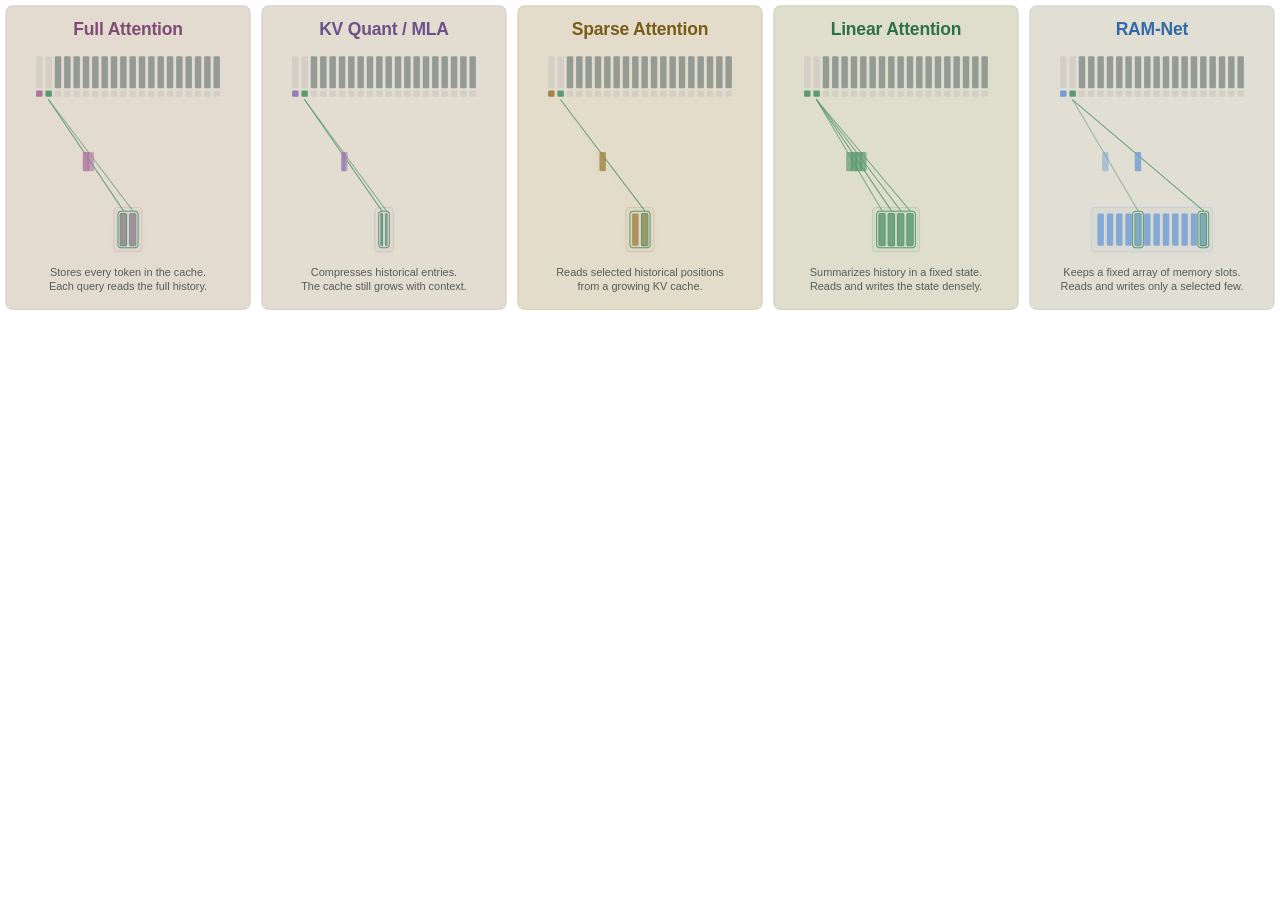
==== animations/attn_cmp.html @ 8c8923f0 "web web" ====
<!doctype html>
<html lang="en"><head><meta charset="utf-8"><meta name="viewport" content="width=device-width, initial-scale=1">
<title>attn cmp · RAM-Net</title>
<link rel="stylesheet" href="attn_cmp.css"><link rel="stylesheet" href="../assets/embed.css">
<script src="../assets/embed.js"></script></head>
<body class="exhibit exhibit-attn_cmp"><main class="exhibit-root"><div class="stage">
          <svg id="scene" viewBox="0 0 2347 808" preserveAspectRatio="xMidYMid meet" role="img" aria-label="Synchronized comparison of full, compressed, sparse, linear and RAM-Net memory access.">
            <defs><filter id="shadow" x="-50%" y="-50%" width="200%" height="210%"><feDropShadow dx="0" dy="8" stdDeviation="13" flood-color="#36482e" flood-opacity=".08"/></filter></defs>
            <g id="drawing"></g>
          </svg>
        </div></main>
<script src="attn_cmp.js"></script></body></html>
---- animations/attn_cmp.css ----
:root{--bg:#f5f5f1;--paper:#fff;--ink:#252b2b;--muted:#89908e;--border:#e7e9e4;--red:#e36a64;--green:#52a98b;--accent:#374e47;--ui-radius:20px}
    *{box-sizing:border-box}body{margin:0;background:var(--bg);color:var(--ink);font-family:Inter,"Segoe UI","Microsoft YaHei",sans-serif;font-size:13px}button,input,summary{font:inherit}button{cursor:pointer}button:focus-visible,input:focus-visible,summary:focus-visible{outline:3px solid #91b5a6;outline-offset:4px}button{color:inherit}button:disabled{opacity:.4;cursor:default}
    .shell{max-width:1550px;margin:auto;padding:34px 42px 30px}.brand-mark{width:38px;height:38px;border:1px solid #dce2db;border-radius:12px;display:grid;place-items:center;background:#edf1e9}.brand-mark svg{width:23px;height:23px}h1{font-size:23px;letter-spacing:-1px;font-weight:600;margin:0}.header-actions{display:flex;gap:8px}.button{border:1px solid #dfe3dc;border-radius:9px;background:transparent;padding:9px 13px;display:inline-flex;align-items:center;justify-content:center;gap:7px;font-size:12px;transition:background .15s}.button:hover{background:#e9ede6}.button svg{width:14px;height:14px}.button.primary{background:var(--accent);border-color:var(--accent);color:white}.button.primary:hover{background:#293e37}
    .layout{display:grid;grid-template-columns:minmax(0,1fr) 292px;gap:20px;align-items:start}.stage{overflow:hidden;position:relative}.stage svg#scene{display:block;width:100%;height:auto;aspect-ratio:var(--scene-aspect-ratio)}
    .transport{margin-top:18px;padding:23px 25px}.transport-top{display:flex;justify-content:space-between;align-items:center;gap:16px;margin-bottom:23px}.play-controls{display:flex;align-items:center;gap:8px}.icon-button{display:grid;place-items:center;width:34px;height:34px;padding:0;border:1px solid var(--border);border-radius:10px;background:#fff}.icon-button:hover{background:#f1f3ee}.icon-button svg{width:15px;height:15px}.play{width:39px;height:39px;background:var(--accent);color:#fff;border:0;border-radius:12px}.play:hover{background:#293e37}.time{font-family:Consolas,monospace;color:#9ba29c;font-size:11px;margin-left:9px}.time strong{font-weight:400;color:#4b5750}.loop{display:flex;align-items:center;gap:7px;font-size:11px;color:#68766d;cursor:pointer}.loop input{accent-color:var(--accent);margin:0}.timeline-wrap{position:relative}.segments{height:7px;display:flex;gap:3px;overflow:hidden;border-radius:4px}.segment{height:7px;opacity:.28;transition:opacity .12s}.segment.active{opacity:1}.timeline{width:100%;display:block;height:20px;margin:1px 0 0;accent-color:var(--accent);cursor:ew-resize}.ticks{display:flex;justify-content:space-between;color:#a3aaa4;font:10px Consolas,monospace;margin-top:2px}.actions-header{display:flex;align-items:center;justify-content:space-between;margin-top:24px;margin-bottom:12px}.actions-header span:first-child{font-size:11px;font-weight:600}.actions-hint{font-size:10px;color:#a0a69f}.actions{display:flex;gap:6px;overflow:auto;padding:3px 2px 10px;scrollbar-width:thin;scrollbar-color:#d7ded4 transparent}.action{white-space:nowrap;border:1px solid #e8ebe5;background:#fbfcfa;border-radius:8px;padding:8px 11px;font-size:10px;color:#8d968d;display:flex;align-items:center;gap:6px}.action.active{border-color:#b8c6b8;color:#334b3b;background:#f0f4ed}.action .dot{width:5px;height:5px;border-radius:50%;flex-shrink:0}.action-number{font-family:Consolas,monospace;opacity:.55;margin-right:3px}.settings-title{display:flex;align-items:center;justify-content:space-between;margin-bottom:18px}.settings-title h2{font-size:13px;font-weight:600;margin:0}details{border-top:1px solid var(--border);padding:17px 0 4px}summary{list-style:none;cursor:pointer;display:flex;align-items:center;justify-content:space-between;font-size:11px;font-weight:600;padding-bottom:14px}summary::-webkit-details-marker{display:none}summary:after{content:'+';font-size:14px;font-weight:400;color:#9aa294}details[open]>summary:after{content:'−'}.control-top{display:flex;justify-content:space-between;align-items:center;margin-bottom:7px;gap:6px}.value-wrap{display:flex;align-items:center;gap:3px;color:#a0a69c;font:10px Consolas,monospace}.number{width:47px;padding:3px 4px;border:1px solid #e9ece6;border-radius:5px;text-align:right;font:11px Consolas,monospace;color:#4b594a;background:#fafbf8;appearance:textfield}.number::-webkit-inner-spin-button{appearance:none}.range{appearance:none;display:block;width:100%;height:3px;border-radius:3px;background:#e8ede4;cursor:pointer;margin:9px 0 2px}.range::-webkit-slider-thumb{appearance:none;width:10px;height:10px;border-radius:50%;background:#6e8567;border:2px solid white;box-shadow:0 0 0 1px #b4c1ad}.range::-moz-range-thumb{width:7px;height:7px;border-radius:50%;background:#6e8567;border:2px solid white}.color-label{font-size:10px;color:#87907f;display:flex;align-items:center;gap:6px}.color-label input{width:22px;height:22px;padding:0;border:0;border-radius:6px;overflow:hidden;background:none;cursor:pointer}.color-label input::-webkit-color-swatch-wrapper{padding:0}.color-label input::-webkit-color-swatch{border:1px solid #0000000a;border-radius:6px}.settings-note{font-size:10px;color:#a0a799;line-height:1.8;padding-top:12px}
    .layout>div{min-width:0}
    .panel-title{font-size:48px;font-weight:600;letter-spacing:-.5px}
    .panel-description{font-size:30px;font-weight:400}
    @media(min-width:1400px){.shell{padding-top:45px}}
    @media(max-width:1000px){.shell{padding:24px}.layout{grid-template-columns:minmax(0,1fr) 256px;gap:15px}.transport{padding:20px 18px}}
    @media(max-width:760px){.shell{padding:20px 15px}.header-actions .button{padding:8px 10px}.brand-mark{width:32px;height:32px}h1{font-size:21px}.layout{grid-template-columns:1fr}.keyboard-hint{display:none}.actions-hint{font-size:9px}.transport-top{gap:8px}.time{margin-left:3px}.settings-note{display:none}}
    @media(prefers-reduced-motion:reduce){*{scroll-behavior:auto!important;transition:none!important}}
---- assets/embed.css ----
html, body { margin: 0; padding: 0; background: transparent; }
html.is-embedded { overflow-y: hidden; }
body { color: #30383f; font-family: "Segoe UI", Arial, sans-serif; }
.exhibit-root { width: 100%; padding: 0; display: flow-root; }
.exhibit .stage, .exhibit .panel { border: 0; border-radius: 0; box-shadow: none; background: transparent; }
.exhibit .scene-wrap { padding: 0; scrollbar-color: #b9bdc2 transparent; }
.exhibit .transport { display: grid; grid-template-columns: minmax(0, 1fr); align-items: center; gap: 12px; margin: 0; padding: 16px 0 12px; border: 0; background: transparent; }
.exhibit .transport-top { justify-content: flex-start; margin-bottom: 0; }
.exhibit .transport > .stage-timeline-scroll { min-width: 0; padding-bottom: 0; }
@media (min-width: 1000px) {
  .exhibit .transport { grid-template-columns: auto minmax(0, 1fr); gap: 16px; }
}
.exhibit .time, .exhibit .play-options { font-size: 11px; }
.exhibit .icon, .exhibit .icon-button { border-radius: 50%; color: #425d7e; border-color: #cec7b8; }
.exhibit .transport-top .icon { width: 32px; height: 32px; padding: 0; border: 1px solid #cec7b8; }
.exhibit .transport-top .play { width: 36px; height: 36px; border-color: #b6c1ca; }
.exhibit :is(.icon, .icon-button):hover { background: #d9e4f2; border-color: #91b9ec; }
.exhibit .play { background: #c4cfd8; color: #34434f; border-color: #b6c1ca; border-radius: 50%; }
.exhibit .play:hover { background: #b7c6d2; border-color: #a4b4c1; }
.exhibit :is(button, input, select):focus-visible { outline-color: #3269a8; }
.exhibit .play svg { width: 20px; height: 20px; fill: none; stroke: currentColor; stroke-width: 1.8; stroke-linecap: round; stroke-linejoin: round; }
.stage-timeline-scroll { overflow-x: auto; padding-bottom: 6px; scrollbar-width: thin; scrollbar-color: #b9bdc2 transparent; }
.stage-timeline { position: relative; border-radius: 5px; overflow: hidden; }
.stage-timeline-segments { display: flex; }
.stage-timeline-step { position: relative; display: flex; align-items: center; justify-content: center; min-width: 0; min-height: 34px; padding: 6px; border: 0; border-right: 2px solid #e8e2d3; border-radius: 0; background: #e0dbcf; text-align: center; color: #38434b; font: 600 11px/1.35 "Segoe UI", Arial, sans-serif; }
.stage-timeline-step:last-child { border-right: 0; }
.stage-timeline-step::before { content: ''; position: absolute; inset: 0; width: var(--stage-progress, 0%); background: #cbd1d4; pointer-events: none; }
.stage-timeline-step > span { position: relative; }
.stage-timeline-step[aria-current="step"] { color: #29353e; font-weight: 700; }
.stage-timeline-marker { position: absolute; inset-block: 0; width: 2px; transform: translateX(-50%); background: #7c8f9d; pointer-events: none; }
.stage-timeline .stage-timeline-seek { appearance: none; position: absolute; inset: 0; width: 100%; height: 100%; margin: 0; padding: 0; opacity: 0; cursor: ew-resize; z-index: 1; }
.stage-timeline-seek::-webkit-slider-thumb { appearance: none; width: 1px; height: 34px; border: 0; }
.stage-timeline-seek::-moz-range-thumb { width: 1px; height: 34px; border: 0; }
.stage-timeline-seek:disabled { display: none; }
.stage-timeline:has(.stage-timeline-seek:focus-visible) { box-shadow: inset 0 0 0 2px #82afe6; }
.stage-timeline-step:focus-visible { outline-offset: -3px; }
.exhibit-attn_cmp .stage { overflow-x: auto; }
.exhibit-attn_cmp #scene { min-width: 0; cursor: pointer; }
.exhibit-ramnet_arch canvas, .exhibit-cape #scene, .exhibit-gsu canvas { min-width: 0; }
.exhibit-cal_pipeline .stage { overflow-x: auto; }
.exhibit-cal_pipeline .viewport { min-width: 0; }
.exhibit-product_softmax .animation-shell { margin: 16px 20px 0; }
.exhibit-product_softmax .stage[aria-hidden="true"] { visibility: hidden; }
.exhibit-product_softmax .card-scroll { overflow-x: auto; overflow-y: hidden; scrollbar-width: thin; scrollbar-color: #b9bdc2 transparent; }
.exhibit-product_softmax .interaction-panel { margin: 0 0 0 var(--article-text-left, 0px); width: var(--article-text-width, auto); padding: 20px 28px 28px; background: transparent; border: 0; border-radius: 0; }
.exhibit-product_softmax .interaction-head { margin-bottom: 24px; }
.exhibit-product_softmax #factor-editors { grid-template-columns: repeat(4, minmax(0,1fr)); gap: 24px; }
.exhibit-product_softmax .factor-rail { background: #30383f0d; }
.exhibit-product_softmax .factor-divider::before { background: #e8e2d3; }
.exhibit-product_softmax .factor-segment { border-right-color: #e8e2d3b3; }
.exhibit-product_softmax .factor-value { background: transparent; border-color: #cec7b8; color: #717570; }
.exhibit-product_softmax :is(#scene, #tree-scene, #heatmap-scene, #waveform-scene) .quiet { fill: #7c8478; }
.exhibit-product_softmax .topk-control { max-width: 420px; }
.exhibit-product_softmax .factor-value output { font-weight: 600; color: var(--factor-ink); }
.exhibit-product_softmax .page-outline { filter: drop-shadow(1px 2px 2px #30383f1a); }
.exhibit-product_softmax .page-outline path { stroke: #c8c0af; }
.exhibit-product_softmax rect[data-fill-role="background"][data-stroke-role="frame"] { stroke-width: 1.2px; }
.exhibit-product_softmax path[data-stroke-role="arrow"] { stroke-linecap: round; stroke-linejoin: round; }
.exhibit-product_softmax .animation-shell .section-tab { color: #4a5f79; font-weight: 600; }
.exhibit-product_softmax .animation-shell .section-tab:is(:hover, [aria-selected="true"]) { color: #3269a8; }
.exhibit-product_softmax .topk-control { color: #717570; }
.exhibit-product_softmax .topk-label, .exhibit-product_softmax .topk-ticks span.active { color: #3269a8; font-weight: 600; }
.exhibit-product_softmax .topk-ticks span { color: #717570; }
.exhibit-product_softmax .topk-ticks span::before { background: #b3b5b7; }
.exhibit-product_softmax .topk-ticks span.active::before { background: #82afe6; }
.exhibit-product_softmax #topK::-webkit-slider-runnable-track { background: #d2d5d8; }
.exhibit-product_softmax #topK::-moz-range-track { background: #d2d5d8; }
.exhibit-product_softmax #topK::-webkit-slider-thumb { background: #82afe6; border-color: #e8e2d3; box-shadow: 0 0 0 1px #91b9ec; }
.exhibit-product_softmax #topK::-moz-range-thumb { background: #82afe6; border-color: #e8e2d3; box-shadow: 0 0 0 1px #91b9ec; }
.exhibit-cal_pipeline .tooltip { background: #eee8dbf5; border-color: #c8c0af; color: #30383f; box-shadow: 0 4px 20px #30383f12; }
.exhibit-cape #scene text { fill: #757c70; }
.exhibit-cape #scene .annotation { fill: #555e52; }
.exhibit-cape #scene .token-index { fill: #66735d; }
.exhibit-cape #scene .cape-label { fill: #3c5544; }
.exhibit-cape #scene :is(.annotation, .axis-label, .cape-label) { font-weight: 600; }
.compact-controls { display: none; }
.compact-interactions .compact-controls { display: grid; grid-template-columns: repeat(2, minmax(0, 1fr)); gap: 8px; padding: 16px 0; }
.compact-controls button { min-height: 44px; padding: 10px 12px; border: 1px solid #cec7b8; border-radius: 6px; background: #e1dccf; color: #425d7e; font: 13px "Segoe UI", Arial, sans-serif; }
.compact-controls button[aria-pressed="true"] { background: #cbdff9; border-color: #91b9ec; }
.exhibit-gsu .gamma-track::before { height: 5px; background: #b8aacb; }
.exhibit-gsu .gamma-fill { height: 5px; background: var(--gamma); }
.exhibit-gsu .gamma-zero { width: 2px; background: #8b739f; }
.exhibit-gsu .gamma-control input::-webkit-slider-thumb { width: 18px; height: 18px; border-color: #e8e2d3; box-shadow: 0 0 0 1px var(--gamma); }
.exhibit-gsu .gamma-control input::-moz-range-thumb { width: 18px; height: 18px; border-color: #e8e2d3; box-shadow: 0 0 0 1px var(--gamma); }
.exhibit-gsu .gamma-control output { font-size: 14px; font-weight: 600; color: var(--diagram-purple-ink); }
.exhibit-gsu .gamma-symbol { font-weight: 600; color: var(--diagram-purple-ink); }
.gsu-controls { display: flex; align-items: flex-start; gap: 12px; padding-top: 16px; }
.gsu-controls #gsu-play { flex: 0 0 44px; height: 56px; padding: 0; border: 1px solid #cec7b8; border-radius: 7px; background: transparent; color: #425d7e; font-size: 16px; }
.gsu-progress-scroll { flex: 1; min-width: 0; overflow-x: auto; padding-bottom: 6px; scrollbar-width: thin; scrollbar-color: #b9bdc2 transparent; }
#gsu-progress { display: grid; grid-template-columns: repeat(4, minmax(0, 1fr)); min-width: 432px; border: 1px solid #cec7b8; border-radius: 7px; overflow: hidden; }
.gsu-progress-step { position: relative; min-width: 0; min-height: 54px; padding: 10px 8px; border: 0; border-right: 1px solid #cec7b8; border-radius: 0; background: transparent; color: #38434b; font: 600 13px/1.4 "Segoe UI", Arial, sans-serif; }
.gsu-progress-step:last-child { border-right: 0; }
.gsu-progress-step::before { content: ''; position: absolute; inset: 0; width: var(--stage-progress, 0%); background: color-mix(in srgb, var(--stage-color) 20%, #cbd1d4); opacity: .65; pointer-events: none; }
.gsu-progress-step > span { position: relative; }
.gsu-progress-step[aria-current="step"] { color: #29353e; font-weight: 700; box-shadow: inset 0 -2px color-mix(in srgb, var(--stage-color) 35%, #85929b); }
.gsu-progress-step[aria-current="step"]::before { opacity: .85; }
.gsu-progress-step:focus-visible { outline-offset: -3px; }
.compact-interactions [data-fine-interaction], .compact-interactions [data-fine-interaction] * { touch-action: auto; }
.compact-interactions .exhibit-product_softmax #factor-editors { display: none; }
.compact-interactions .exhibit :is(canvas, #scene, .viewport) { min-width: 0; }
.compact-interactions .exhibit-product_softmax .animation-shell { min-width: 0; }
.compact-tabs { display: none; }
.compact-interactions .compact-tabs { display: grid; grid-template-columns: repeat(2, minmax(0, 1fr)); gap: 6px; margin: 12px 4px 0; }
.compact-interactions .compact-tabs .section-tab { min-width: 0; min-height: 44px; margin: 0; padding: 8px; border: 1px solid #cec7b8; border-radius: 6px; background: transparent; color: #4a5f79; font: 600 12px/1.4 "Segoe UI", Arial, sans-serif; white-space: normal; }
.compact-interactions .compact-tabs .section-tab[aria-selected="true"] { background: #cbdff9; border-color: #91b9ec; color: #3269a8; }
.compact-interactions .stage-timeline-segments { display: grid; grid-template-columns: repeat(3, minmax(0, 1fr)); gap: 2px; }
.compact-interactions .stage-timeline-step { border-right: 0; padding-inline: 3px; }
.compact-interactions .stage-timeline-marker { display: none; }
.compact-interactions #gsu-progress { min-width: 0; grid-template-columns: repeat(2, minmax(0, 1fr)); }
.compact-interactions .gsu-progress-step:nth-child(2) { border-right: 0; }
.compact-interactions .gsu-progress-step:nth-child(-n+2) { border-bottom: 1px solid #cec7b8; }
.compact-interactions .exhibit-product_softmax .interaction-head { margin-bottom: 0; }
.compact-interactions .exhibit-product_softmax #topK { height: 44px; }
.compact-interactions .exhibit-product_softmax .topk-label { line-height: 44px; }
.compact-interactions .exhibit-product_softmax #topK::-webkit-slider-thumb { width: 24px; height: 24px; margin-top: -8px; }
.compact-interactions .exhibit-product_softmax #topK::-moz-range-thumb { width: 20px; height: 20px; }
.compact-interactions .exhibit-product_softmax .topk-ticks { top: 8px; }
.compact-interactions .exhibit-product_softmax .topk-ticks span:not(:first-child):not(:last-child):not(:nth-child(4n)) { font-size: 0; }
.compact-interactions .exhibit :is(.icon, .icon-button, .play, select, .stage-timeline-step) { min-width: 44px; min-height: 44px; }
.compact-interactions .exhibit :is(.play-options label, .check) { min-height: 44px; }
.compact-interactions .exhibit input[type="checkbox"] { width: 20px; height: 20px; }
.compact-interactions .exhibit-cal_pipeline .tooltip { display: none; }
.compact-interactions .exhibit-cal_pipeline canvas { pointer-events: none; }
@media (max-width: 700px) {
  .exhibit .transport { padding: 12px 0; }
  .exhibit .transport-top { gap: 6px; flex-wrap: wrap; }
  .exhibit .player { gap: 4px; }
  .exhibit-product_softmax .animation-shell { margin: 10px 4px 0; }
  .exhibit-product_softmax .interaction-panel { padding: 16px; }
  .exhibit-product_softmax #factor-editors { grid-template-columns: repeat(2,minmax(0,1fr)); gap: 22px 16px; }
  .exhibit-product_softmax .section-tab { white-space: normal; font-size: 10px; }
  .exhibit-product_softmax .factor-value { font-size: 10px; }
  .exhibit-product_softmax .factor-value output { font-size: 11px; }
  .exhibit-product_softmax .factor-values { gap: 3px; }
}
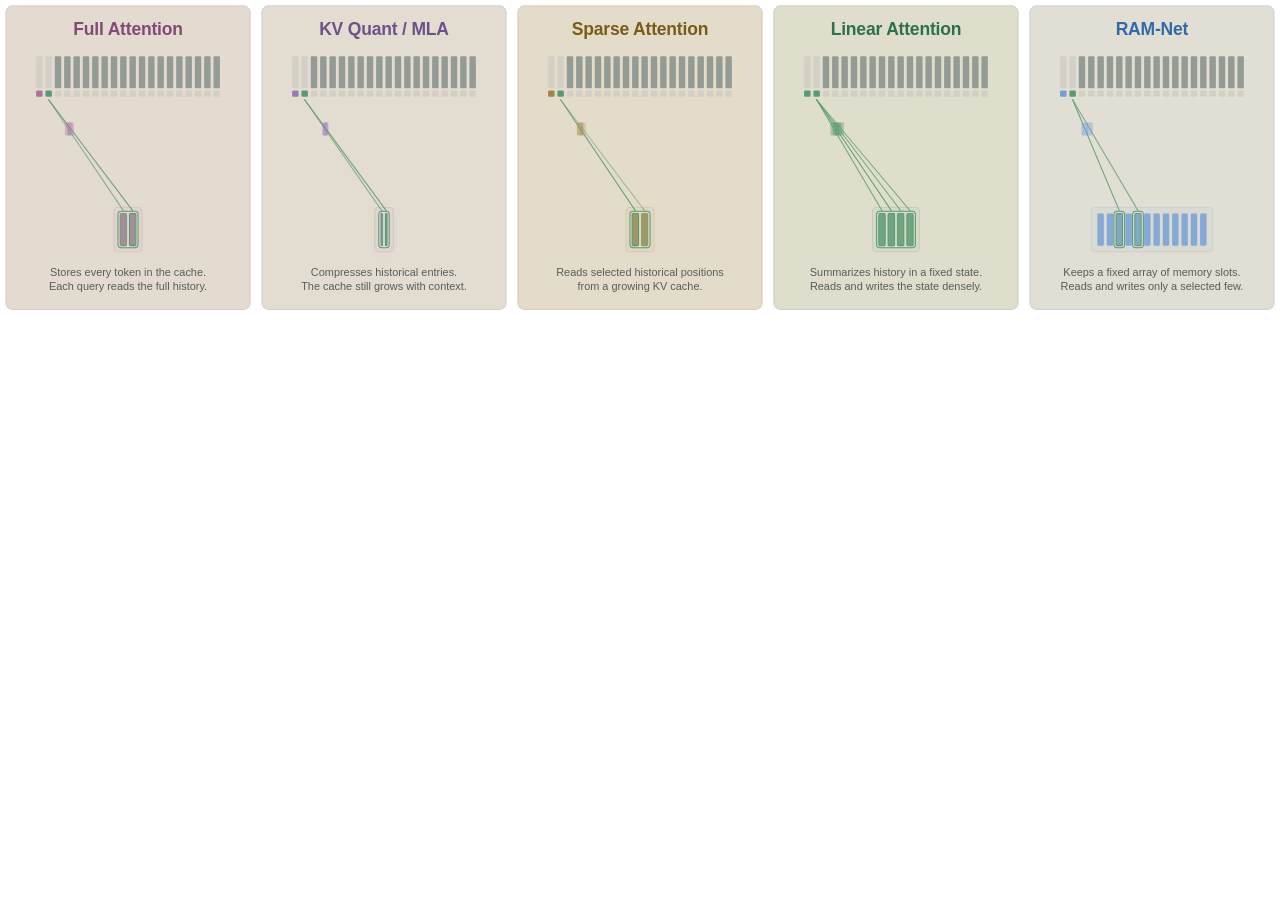
==== commit d072ab44: "refactor" ====
--- a/animations/attn_cmp.html
+++ b/animations/attn_cmp.html
@@ -2,7 +2,7 @@
 <html lang="en"><head><meta charset="utf-8"><meta name="viewport" content="width=device-width, initial-scale=1">
 <title>attn cmp · RAM-Net</title>
 <link rel="stylesheet" href="attn_cmp.css"><link rel="stylesheet" href="../assets/embed.css">
-<script src="../assets/embed.js"></script></head>
+<script src="../assets/animation-runtime.js"></script></head>
 <body class="exhibit exhibit-attn_cmp"><main class="exhibit-root"><div class="stage">
           <svg id="scene" viewBox="0 0 2347 808" preserveAspectRatio="xMidYMid meet" role="img" aria-label="Synchronized comparison of full, compressed, sparse, linear and RAM-Net memory access.">
             <defs><filter id="shadow" x="-50%" y="-50%" width="200%" height="210%"><feDropShadow dx="0" dy="8" stdDeviation="13" flood-color="#36482e" flood-opacity=".08"/></filter></defs>
--- a/animations/attn_cmp.css
+++ b/animations/attn_cmp.css
@@ -1,5 +1,5 @@
 
-    :root{--bg:#f5f5f1;--paper:#fff;--ink:#252b2b;--muted:#89908e;--border:#e7e9e4;--red:#e36a64;--green:#52a98b;--accent:#374e47;--ui-radius:20px}
+    :root,:host{--bg:#f5f5f1;--paper:#fff;--ink:#252b2b;--muted:#89908e;--border:#e7e9e4;--red:#e36a64;--green:#52a98b;--accent:#374e47;--ui-radius:20px}
     *{box-sizing:border-box}body{margin:0;background:var(--bg);color:var(--ink);font-family:Inter,"Segoe UI","Microsoft YaHei",sans-serif;font-size:13px}button,input,summary{font:inherit}button{cursor:pointer}button:focus-visible,input:focus-visible,summary:focus-visible{outline:3px solid #91b5a6;outline-offset:4px}button{color:inherit}button:disabled{opacity:.4;cursor:default}
     .shell{max-width:1550px;margin:auto;padding:34px 42px 30px}.brand-mark{width:38px;height:38px;border:1px solid #dce2db;border-radius:12px;display:grid;place-items:center;background:#edf1e9}.brand-mark svg{width:23px;height:23px}h1{font-size:23px;letter-spacing:-1px;font-weight:600;margin:0}.header-actions{display:flex;gap:8px}.button{border:1px solid #dfe3dc;border-radius:9px;background:transparent;padding:9px 13px;display:inline-flex;align-items:center;justify-content:center;gap:7px;font-size:12px;transition:background .15s}.button:hover{background:#e9ede6}.button svg{width:14px;height:14px}.button.primary{background:var(--accent);border-color:var(--accent);color:white}.button.primary:hover{background:#293e37}
     .layout{display:grid;grid-template-columns:minmax(0,1fr) 292px;gap:20px;align-items:start}.stage{overflow:hidden;position:relative}.stage svg#scene{display:block;width:100%;height:auto;aspect-ratio:var(--scene-aspect-ratio)}
--- a/assets/embed.css
+++ b/assets/embed.css
@@ -1,6 +1,5 @@
-html, body { margin: 0; padding: 0; background: transparent; }
-html.is-embedded { overflow-y: hidden; }
-body { color: #30383f; font-family: "Segoe UI", Arial, sans-serif; }
+html, body, .exhibit-body { margin: 0; padding: 0; background: transparent; }
+body, .exhibit-body { color: #30383f; font-family: "Segoe UI", Arial, sans-serif; }
 .exhibit-root { width: 100%; padding: 0; display: flow-root; }
 .exhibit .stage, .exhibit .panel { border: 0; border-radius: 0; box-shadow: none; background: transparent; }
 .exhibit .scene-wrap { padding: 0; scrollbar-color: #b9bdc2 transparent; }
@@ -9,6 +8,9 @@
 .exhibit .transport > .stage-timeline-scroll { min-width: 0; padding-bottom: 0; }
 @media (min-width: 1000px) {
   .exhibit .transport { grid-template-columns: auto minmax(0, 1fr); gap: 16px; }
+}
+@media (max-width: 999px) {
+  .exhibit:is(.exhibit-ramnet_arch, .exhibit-cal_pipeline) .transport-top { justify-content: center; }
 }
 .exhibit .time, .exhibit .play-options { font-size: 11px; }
 .exhibit .icon, .exhibit .icon-button { border-radius: 50%; color: #425d7e; border-color: #cec7b8; }
@@ -121,6 +123,7 @@
 .compact-interactions .exhibit input[type="checkbox"] { width: 20px; height: 20px; }
 .compact-interactions .exhibit-cal_pipeline .tooltip { display: none; }
 .compact-interactions .exhibit-cal_pipeline canvas { pointer-events: none; }
+.compact-interactions .exhibit-cape :is(.dist-editor, .column-hit) { pointer-events: none; }
 @media (max-width: 700px) {
   .exhibit .transport { padding: 12px 0; }
   .exhibit .transport-top { gap: 6px; flex-wrap: wrap; }
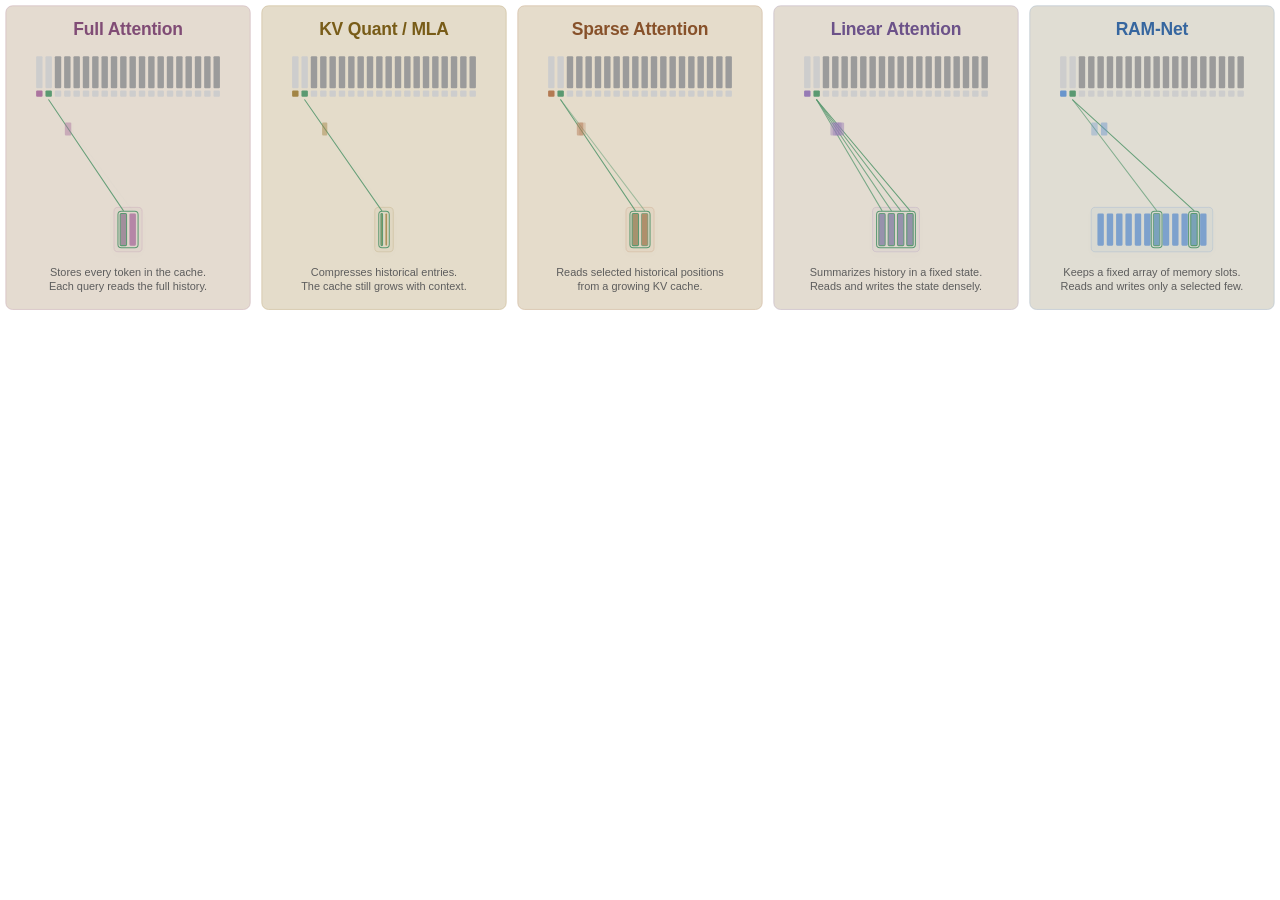
==== commit 7e0d4d62: "optim color" ====
--- a/animations/attn_cmp.html
+++ b/animations/attn_cmp.html
@@ -1,12 +1,12 @@
 <!doctype html>
 <html lang="en"><head><meta charset="utf-8"><meta name="viewport" content="width=device-width, initial-scale=1">
 <title>attn cmp · RAM-Net</title>
-<link rel="stylesheet" href="attn_cmp.css"><link rel="stylesheet" href="../assets/embed.css">
-<script src="../assets/animation-runtime.js"></script></head>
+<link rel="stylesheet" href="attn_cmp.css?v=semantic-palette-20261002"><link rel="stylesheet" href="../assets/embed.css?v=semantic-palette-20261002">
+<script src="../assets/palette.js?v=perceptual-20261002" data-palette="../data/palette.json?v=perceptual-20261002b"></script><script src="../assets/animation-runtime.js?v=perceptual-20261002"></script></head>
 <body class="exhibit exhibit-attn_cmp"><main class="exhibit-root"><div class="stage">
           <svg id="scene" viewBox="0 0 2347 808" preserveAspectRatio="xMidYMid meet" role="img" aria-label="Synchronized comparison of full, compressed, sparse, linear and RAM-Net memory access.">
-            <defs><filter id="shadow" x="-50%" y="-50%" width="200%" height="210%"><feDropShadow dx="0" dy="8" stdDeviation="13" flood-color="#36482e" flood-opacity=".08"/></filter></defs>
+            <defs><filter id="shadow" x="-50%" y="-50%" width="200%" height="210%"><feDropShadow dx="0" dy="8" stdDeviation="13" flood-color="var(--neutral-0)" flood-opacity=".08"/></filter></defs>
             <g id="drawing"></g>
           </svg>
         </div></main>
-<script src="attn_cmp.js"></script></body></html>
+<script src="attn_cmp.js?v=semantic-palette-20261002"></script></body></html>
--- a/animations/attn_cmp.css
+++ b/animations/attn_cmp.css
@@ -1,9 +1,9 @@
 
-    :root,:host{--bg:#f5f5f1;--paper:#fff;--ink:#252b2b;--muted:#89908e;--border:#e7e9e4;--red:#e36a64;--green:#52a98b;--accent:#374e47;--ui-radius:20px}
-    *{box-sizing:border-box}body{margin:0;background:var(--bg);color:var(--ink);font-family:Inter,"Segoe UI","Microsoft YaHei",sans-serif;font-size:13px}button,input,summary{font:inherit}button{cursor:pointer}button:focus-visible,input:focus-visible,summary:focus-visible{outline:3px solid #91b5a6;outline-offset:4px}button{color:inherit}button:disabled{opacity:.4;cursor:default}
-    .shell{max-width:1550px;margin:auto;padding:34px 42px 30px}.brand-mark{width:38px;height:38px;border:1px solid #dce2db;border-radius:12px;display:grid;place-items:center;background:#edf1e9}.brand-mark svg{width:23px;height:23px}h1{font-size:23px;letter-spacing:-1px;font-weight:600;margin:0}.header-actions{display:flex;gap:8px}.button{border:1px solid #dfe3dc;border-radius:9px;background:transparent;padding:9px 13px;display:inline-flex;align-items:center;justify-content:center;gap:7px;font-size:12px;transition:background .15s}.button:hover{background:#e9ede6}.button svg{width:14px;height:14px}.button.primary{background:var(--accent);border-color:var(--accent);color:white}.button.primary:hover{background:#293e37}
+    :root,:host{--bg:color-mix(in srgb, var(--color-paper) 35%, var(--neutral-16) 65%);--paper:var(--neutral-16);--ink:var(--neutral-dark);--muted:var(--neutral-7);--border:var(--neutral-14);--red:var(--color-writeBright);--green:var(--color-readBright);--accent:color-mix(in srgb, var(--neutral-0) 90%, var(--color-paper) 10%);--ui-radius:20px}
+    *{box-sizing:border-box}body{margin:0;background:var(--bg);color:var(--ink);font-family:Inter,"Segoe UI","Microsoft YaHei",sans-serif;font-size:13px}button,input,summary{font:inherit}button{cursor:pointer}button:focus-visible,input:focus-visible,summary:focus-visible{outline:3px solid color-mix(in srgb, var(--tone-green) 65%, var(--neutral-16) 35%);outline-offset:4px}button{color:inherit}button:disabled{opacity:.4;cursor:default}
+    .shell{max-width:1550px;margin:auto;padding:34px 42px 30px}.brand-mark{width:38px;height:38px;border:1px solid color-mix(in srgb, var(--neutral-16) 75%, var(--tone-green) 25%);border-radius:12px;display:grid;place-items:center;background:color-mix(in srgb, var(--neutral-16) 85%, var(--tone-green) 15%)}.brand-mark svg{width:23px;height:23px}h1{font-size:23px;letter-spacing:-1px;font-weight:600;margin:0}.header-actions{display:flex;gap:8px}.button{border:1px solid color-mix(in srgb, var(--neutral-16) 75%, var(--tone-green) 25%);border-radius:9px;background:transparent;padding:9px 13px;display:inline-flex;align-items:center;justify-content:center;gap:7px;font-size:12px;transition:background .15s}.button:hover{background:color-mix(in srgb, var(--neutral-16) 85%, var(--tone-green) 15%)}.button svg{width:14px;height:14px}.button.primary{background:var(--accent);border-color:var(--accent);color:var(--neutral-16)}.button.primary:hover{background:var(--neutral-0)}
     .layout{display:grid;grid-template-columns:minmax(0,1fr) 292px;gap:20px;align-items:start}.stage{overflow:hidden;position:relative}.stage svg#scene{display:block;width:100%;height:auto;aspect-ratio:var(--scene-aspect-ratio)}
-    .transport{margin-top:18px;padding:23px 25px}.transport-top{display:flex;justify-content:space-between;align-items:center;gap:16px;margin-bottom:23px}.play-controls{display:flex;align-items:center;gap:8px}.icon-button{display:grid;place-items:center;width:34px;height:34px;padding:0;border:1px solid var(--border);border-radius:10px;background:#fff}.icon-button:hover{background:#f1f3ee}.icon-button svg{width:15px;height:15px}.play{width:39px;height:39px;background:var(--accent);color:#fff;border:0;border-radius:12px}.play:hover{background:#293e37}.time{font-family:Consolas,monospace;color:#9ba29c;font-size:11px;margin-left:9px}.time strong{font-weight:400;color:#4b5750}.loop{display:flex;align-items:center;gap:7px;font-size:11px;color:#68766d;cursor:pointer}.loop input{accent-color:var(--accent);margin:0}.timeline-wrap{position:relative}.segments{height:7px;display:flex;gap:3px;overflow:hidden;border-radius:4px}.segment{height:7px;opacity:.28;transition:opacity .12s}.segment.active{opacity:1}.timeline{width:100%;display:block;height:20px;margin:1px 0 0;accent-color:var(--accent);cursor:ew-resize}.ticks{display:flex;justify-content:space-between;color:#a3aaa4;font:10px Consolas,monospace;margin-top:2px}.actions-header{display:flex;align-items:center;justify-content:space-between;margin-top:24px;margin-bottom:12px}.actions-header span:first-child{font-size:11px;font-weight:600}.actions-hint{font-size:10px;color:#a0a69f}.actions{display:flex;gap:6px;overflow:auto;padding:3px 2px 10px;scrollbar-width:thin;scrollbar-color:#d7ded4 transparent}.action{white-space:nowrap;border:1px solid #e8ebe5;background:#fbfcfa;border-radius:8px;padding:8px 11px;font-size:10px;color:#8d968d;display:flex;align-items:center;gap:6px}.action.active{border-color:#b8c6b8;color:#334b3b;background:#f0f4ed}.action .dot{width:5px;height:5px;border-radius:50%;flex-shrink:0}.action-number{font-family:Consolas,monospace;opacity:.55;margin-right:3px}.settings-title{display:flex;align-items:center;justify-content:space-between;margin-bottom:18px}.settings-title h2{font-size:13px;font-weight:600;margin:0}details{border-top:1px solid var(--border);padding:17px 0 4px}summary{list-style:none;cursor:pointer;display:flex;align-items:center;justify-content:space-between;font-size:11px;font-weight:600;padding-bottom:14px}summary::-webkit-details-marker{display:none}summary:after{content:'+';font-size:14px;font-weight:400;color:#9aa294}details[open]>summary:after{content:'−'}.control-top{display:flex;justify-content:space-between;align-items:center;margin-bottom:7px;gap:6px}.value-wrap{display:flex;align-items:center;gap:3px;color:#a0a69c;font:10px Consolas,monospace}.number{width:47px;padding:3px 4px;border:1px solid #e9ece6;border-radius:5px;text-align:right;font:11px Consolas,monospace;color:#4b594a;background:#fafbf8;appearance:textfield}.number::-webkit-inner-spin-button{appearance:none}.range{appearance:none;display:block;width:100%;height:3px;border-radius:3px;background:#e8ede4;cursor:pointer;margin:9px 0 2px}.range::-webkit-slider-thumb{appearance:none;width:10px;height:10px;border-radius:50%;background:#6e8567;border:2px solid white;box-shadow:0 0 0 1px #b4c1ad}.range::-moz-range-thumb{width:7px;height:7px;border-radius:50%;background:#6e8567;border:2px solid white}.color-label{font-size:10px;color:#87907f;display:flex;align-items:center;gap:6px}.color-label input{width:22px;height:22px;padding:0;border:0;border-radius:6px;overflow:hidden;background:none;cursor:pointer}.color-label input::-webkit-color-swatch-wrapper{padding:0}.color-label input::-webkit-color-swatch{border:1px solid #0000000a;border-radius:6px}.settings-note{font-size:10px;color:#a0a799;line-height:1.8;padding-top:12px}
+    .transport{margin-top:18px;padding:23px 25px}.transport-top{display:flex;justify-content:space-between;align-items:center;gap:16px;margin-bottom:23px}.play-controls{display:flex;align-items:center;gap:8px}.icon-button{display:grid;place-items:center;width:34px;height:34px;padding:0;border:1px solid var(--border);border-radius:10px;background:var(--neutral-16)}.icon-button:hover{background:color-mix(in srgb, var(--neutral-16) 90%, var(--tone-green) 10%)}.icon-button svg{width:15px;height:15px}.play{width:39px;height:39px;background:var(--accent);color:var(--neutral-16);border:0;border-radius:12px}.play:hover{background:var(--neutral-0)}.time{font-family:Consolas,monospace;color:var(--neutral-8);font-size:11px;margin-left:9px}.time strong{font-weight:400;color:var(--neutral-2)}.loop{display:flex;align-items:center;gap:7px;font-size:11px;color:var(--neutral-5);cursor:pointer}.loop input{accent-color:var(--accent);margin:0}.timeline-wrap{position:relative}.segments{height:7px;display:flex;gap:3px;overflow:hidden;border-radius:4px}.segment{height:7px;opacity:.28;transition:opacity .12s}.segment.active{opacity:1}.timeline{width:100%;display:block;height:20px;margin:1px 0 0;accent-color:var(--accent);cursor:ew-resize}.ticks{display:flex;justify-content:space-between;color:var(--neutral-9);font:10px Consolas,monospace;margin-top:2px}.actions-header{display:flex;align-items:center;justify-content:space-between;margin-top:24px;margin-bottom:12px}.actions-header span:first-child{font-size:11px;font-weight:600}.actions-hint{font-size:10px;color:var(--neutral-9)}.actions{display:flex;gap:6px;overflow:auto;padding:3px 2px 10px;scrollbar-width:thin;scrollbar-color:color-mix(in srgb, var(--neutral-16) 70%, var(--tone-green) 30%) transparent}.action{white-space:nowrap;border:1px solid color-mix(in srgb, var(--neutral-16) 85%, var(--tone-green) 15%);background:color-mix(in srgb, var(--neutral-16) 95%, var(--tone-green) 5%);border-radius:8px;padding:8px 11px;font-size:10px;color:var(--neutral-7);display:flex;align-items:center;gap:6px}.action.active{border-color:color-mix(in srgb, var(--color-paper) 75%, var(--tone-green-ink) 25%);color:color-mix(in srgb, var(--neutral-0) 95%, var(--color-paper) 5%);background:color-mix(in srgb, var(--neutral-16) 90%, var(--tone-green) 10%)}.action .dot{width:5px;height:5px;border-radius:50%;flex-shrink:0}.action-number{font-family:Consolas,monospace;opacity:.55;margin-right:3px}.settings-title{display:flex;align-items:center;justify-content:space-between;margin-bottom:18px}.settings-title h2{font-size:13px;font-weight:600;margin:0}details{border-top:1px solid var(--border);padding:17px 0 4px}summary{list-style:none;cursor:pointer;display:flex;align-items:center;justify-content:space-between;font-size:11px;font-weight:600;padding-bottom:14px}summary::-webkit-details-marker{display:none}summary:after{content:'+';font-size:14px;font-weight:400;color:var(--neutral-8)}details[open]>summary:after{content:'−'}.control-top{display:flex;justify-content:space-between;align-items:center;margin-bottom:7px;gap:6px}.value-wrap{display:flex;align-items:center;gap:3px;color:var(--neutral-9);font:10px Consolas,monospace}.number{width:47px;padding:3px 4px;border:1px solid color-mix(in srgb, var(--neutral-16) 85%, var(--tone-green) 15%);border-radius:5px;text-align:right;font:11px Consolas,monospace;color:var(--neutral-2);background:color-mix(in srgb, var(--neutral-16) 95%, var(--tone-green) 5%);appearance:textfield}.number::-webkit-inner-spin-button{appearance:none}.range{appearance:none;display:block;width:100%;height:3px;border-radius:3px;background:color-mix(in srgb, var(--neutral-16) 85%, var(--tone-green) 15%);cursor:pointer;margin:9px 0 2px}.range::-webkit-slider-thumb{appearance:none;width:10px;height:10px;border-radius:50%;background:color-mix(in srgb, var(--color-paper) 30%, var(--tone-green-ink) 70%);border:2px solid white;box-shadow:0 0 0 1px color-mix(in srgb, var(--color-paper) 70%, var(--tone-green-ink) 30%)}.range::-moz-range-thumb{width:7px;height:7px;border-radius:50%;background:color-mix(in srgb, var(--color-paper) 30%, var(--tone-green-ink) 70%);border:2px solid white}.color-label{font-size:10px;color:var(--neutral-7);display:flex;align-items:center;gap:6px}.color-label input{width:22px;height:22px;padding:0;border:0;border-radius:6px;overflow:hidden;background:none;cursor:pointer}.color-label input::-webkit-color-swatch-wrapper{padding:0}.color-label input::-webkit-color-swatch{border:1px solid color-mix(in srgb, var(--neutral-black) 3.92%, transparent);border-radius:6px}.settings-note{font-size:10px;color:var(--neutral-9);line-height:1.8;padding-top:12px}
     .layout>div{min-width:0}
     .panel-title{font-size:48px;font-weight:600;letter-spacing:-.5px}
     .panel-description{font-size:30px;font-weight:400}
--- a/assets/embed.css
+++ b/assets/embed.css
@@ -1,8 +1,8 @@
 html, body, .exhibit-body { margin: 0; padding: 0; background: transparent; }
-body, .exhibit-body { color: #30383f; font-family: "Segoe UI", Arial, sans-serif; }
+body, .exhibit-body { color: var(--neutral-0); font-family: "Segoe UI", Arial, sans-serif; }
 .exhibit-root { width: 100%; padding: 0; display: flow-root; }
 .exhibit .stage, .exhibit .panel { border: 0; border-radius: 0; box-shadow: none; background: transparent; }
-.exhibit .scene-wrap { padding: 0; scrollbar-color: #b9bdc2 transparent; }
+.exhibit .scene-wrap { padding: 0; scrollbar-color: var(--neutral-11) transparent; }
 .exhibit .transport { display: grid; grid-template-columns: minmax(0, 1fr); align-items: center; gap: 12px; margin: 0; padding: 16px 0 12px; border: 0; background: transparent; }
 .exhibit .transport-top { justify-content: flex-start; margin-bottom: 0; }
 .exhibit .transport > .stage-timeline-scroll { min-width: 0; padding-bottom: 0; }
@@ -13,28 +13,28 @@
   .exhibit:is(.exhibit-ramnet_arch, .exhibit-cal_pipeline) .transport-top { justify-content: center; }
 }
 .exhibit .time, .exhibit .play-options { font-size: 11px; }
-.exhibit .icon, .exhibit .icon-button { border-radius: 50%; color: #425d7e; border-color: #cec7b8; }
-.exhibit .transport-top .icon { width: 32px; height: 32px; padding: 0; border: 1px solid #cec7b8; }
-.exhibit .transport-top .play { width: 36px; height: 36px; border-color: #b6c1ca; }
-.exhibit :is(.icon, .icon-button):hover { background: #d9e4f2; border-color: #91b9ec; }
-.exhibit .play { background: #c4cfd8; color: #34434f; border-color: #b6c1ca; border-radius: 50%; }
-.exhibit .play:hover { background: #b7c6d2; border-color: #a4b4c1; }
-.exhibit :is(button, input, select):focus-visible { outline-color: #3269a8; }
+.exhibit .icon, .exhibit .icon-button { border-radius: 50%; color: var(--color-controlInk); border-color: var(--neutral-12); }
+.exhibit .transport-top .icon { width: 32px; height: 32px; padding: 0; border: 1px solid var(--neutral-12); }
+.exhibit .transport-top .play { width: 36px; height: 36px; border-color: color-mix(in srgb, var(--color-paper) 75%, var(--tone-sky-ink) 25%); }
+.exhibit :is(.icon, .icon-button):hover { background: color-mix(in srgb, var(--neutral-16) 75%, var(--tone-sky) 25%); border-color: var(--color-pageAccent); }
+.exhibit .play { background: color-mix(in srgb, var(--color-paper) 70%, var(--tone-sky) 30%); color: color-mix(in srgb, var(--neutral-0) 70%, var(--color-controlInk) 30%); border-color: color-mix(in srgb, var(--color-paper) 75%, var(--tone-sky-ink) 25%); border-radius: 50%; }
+.exhibit .play:hover { background: color-mix(in srgb, var(--tone-sky) 40%, var(--color-paper) 60%); border-color: color-mix(in srgb, var(--color-paper) 60%, var(--tone-sky-ink) 40%); }
+.exhibit :is(button, input, select):focus-visible { outline-color: var(--tone-sky-ink); }
 .exhibit .play svg { width: 20px; height: 20px; fill: none; stroke: currentColor; stroke-width: 1.8; stroke-linecap: round; stroke-linejoin: round; }
-.stage-timeline-scroll { overflow-x: auto; padding-bottom: 6px; scrollbar-width: thin; scrollbar-color: #b9bdc2 transparent; }
+.stage-timeline-scroll { overflow-x: auto; padding-bottom: 6px; scrollbar-width: thin; scrollbar-color: var(--neutral-11) transparent; }
 .stage-timeline { position: relative; border-radius: 5px; overflow: hidden; }
 .stage-timeline-segments { display: flex; }
-.stage-timeline-step { position: relative; display: flex; align-items: center; justify-content: center; min-width: 0; min-height: 34px; padding: 6px; border: 0; border-right: 2px solid #e8e2d3; border-radius: 0; background: #e0dbcf; text-align: center; color: #38434b; font: 600 11px/1.35 "Segoe UI", Arial, sans-serif; }
+.stage-timeline-step { position: relative; display: flex; align-items: center; justify-content: center; min-width: 0; min-height: 34px; padding: 6px; border: 0; border-right: 2px solid var(--color-paper); border-radius: 0; background: color-mix(in srgb, var(--color-paperEdge) 20%, var(--color-paper) 80%); text-align: center; color: var(--neutral-1); font: 600 11px/1.35 "Segoe UI", Arial, sans-serif; }
 .stage-timeline-step:last-child { border-right: 0; }
-.stage-timeline-step::before { content: ''; position: absolute; inset: 0; width: var(--stage-progress, 0%); background: #cbd1d4; pointer-events: none; }
+.stage-timeline-step::before { content: ''; position: absolute; inset: 0; width: var(--stage-progress, 0%); background: var(--neutral-12); pointer-events: none; }
 .stage-timeline-step > span { position: relative; }
-.stage-timeline-step[aria-current="step"] { color: #29353e; font-weight: 700; }
-.stage-timeline-marker { position: absolute; inset-block: 0; width: 2px; transform: translateX(-50%); background: #7c8f9d; pointer-events: none; }
+.stage-timeline-step[aria-current="step"] { color: var(--neutral-0); font-weight: 700; }
+.stage-timeline-marker { position: absolute; inset-block: 0; width: 2px; transform: translateX(-50%); background: var(--neutral-7); pointer-events: none; }
 .stage-timeline .stage-timeline-seek { appearance: none; position: absolute; inset: 0; width: 100%; height: 100%; margin: 0; padding: 0; opacity: 0; cursor: ew-resize; z-index: 1; }
 .stage-timeline-seek::-webkit-slider-thumb { appearance: none; width: 1px; height: 34px; border: 0; }
 .stage-timeline-seek::-moz-range-thumb { width: 1px; height: 34px; border: 0; }
 .stage-timeline-seek:disabled { display: none; }
-.stage-timeline:has(.stage-timeline-seek:focus-visible) { box-shadow: inset 0 0 0 2px #82afe6; }
+.stage-timeline:has(.stage-timeline-seek:focus-visible) { box-shadow: inset 0 0 0 2px var(--color-pageAccent); }
 .stage-timeline-step:focus-visible { outline-offset: -3px; }
 .exhibit-attn_cmp .stage { overflow-x: auto; }
 .exhibit-attn_cmp #scene { min-width: 0; cursor: pointer; }
@@ -43,58 +43,59 @@
 .exhibit-cal_pipeline .viewport { min-width: 0; }
 .exhibit-product_softmax .animation-shell { margin: 16px 20px 0; }
 .exhibit-product_softmax .stage[aria-hidden="true"] { visibility: hidden; }
-.exhibit-product_softmax .card-scroll { overflow-x: auto; overflow-y: hidden; scrollbar-width: thin; scrollbar-color: #b9bdc2 transparent; }
-.exhibit-product_softmax .interaction-panel { margin: 0 0 0 var(--article-text-left, 0px); width: var(--article-text-width, auto); padding: 20px 28px 28px; background: transparent; border: 0; border-radius: 0; }
+.exhibit-product_softmax .card-scroll { display: flow-root; overflow: hidden; padding-block: var(--page-flip-bleed, 0px); margin-block: calc(-1 * var(--page-flip-bleed, 0px)); }
+.exhibit-product_softmax .interaction-panel { margin: 0 0 0 var(--article-text-left, 0px); width: var(--article-text-width, auto); padding: 12px 28px 16px; background: transparent; border: 0; border-radius: 0; }
 .exhibit-product_softmax .interaction-head { margin-bottom: 24px; }
 .exhibit-product_softmax #factor-editors { grid-template-columns: repeat(4, minmax(0,1fr)); gap: 24px; }
-.exhibit-product_softmax .factor-rail { background: #30383f0d; }
-.exhibit-product_softmax .factor-divider::before { background: #e8e2d3; }
-.exhibit-product_softmax .factor-segment { border-right-color: #e8e2d3b3; }
-.exhibit-product_softmax .factor-value { background: transparent; border-color: #cec7b8; color: #717570; }
-.exhibit-product_softmax :is(#scene, #tree-scene, #heatmap-scene, #waveform-scene) .quiet { fill: #7c8478; }
+.exhibit-product_softmax .factor-rail { background: color-mix(in srgb, var(--neutral-0) 5.1%, transparent); margin-bottom: 4px; }
+.exhibit-product_softmax .factor-divider::before { background: var(--color-paper); }
+.exhibit-product_softmax .factor-segment { border-right-color: color-mix(in srgb, var(--color-paper) 70.2%, transparent); }
+.exhibit-product_softmax .factor-value { background: transparent; border-color: var(--neutral-12); color: var(--neutral-5); }
+.exhibit-product_softmax :is(#scene, #tree-scene, #heatmap-scene, #regroup-scene, #waveform-scene) .quiet { fill: var(--neutral-6); }
 .exhibit-product_softmax .topk-control { max-width: 420px; }
 .exhibit-product_softmax .factor-value output { font-weight: 600; color: var(--factor-ink); }
-.exhibit-product_softmax .page-outline { filter: drop-shadow(1px 2px 2px #30383f1a); }
-.exhibit-product_softmax .page-outline path { stroke: #c8c0af; }
+.exhibit-product_softmax .page-outline { filter: drop-shadow(1px 2px 2px color-mix(in srgb, var(--neutral-0) 10.2%, transparent)); }
+.exhibit-product_softmax .page-outline path { stroke: var(--color-paperEdge); }
 .exhibit-product_softmax rect[data-fill-role="background"][data-stroke-role="frame"] { stroke-width: 1.2px; }
 .exhibit-product_softmax path[data-stroke-role="arrow"] { stroke-linecap: round; stroke-linejoin: round; }
-.exhibit-product_softmax .animation-shell .section-tab { color: #4a5f79; font-weight: 600; }
-.exhibit-product_softmax .animation-shell .section-tab:is(:hover, [aria-selected="true"]) { color: #3269a8; }
-.exhibit-product_softmax .topk-control { color: #717570; }
-.exhibit-product_softmax .topk-label, .exhibit-product_softmax .topk-ticks span.active { color: #3269a8; font-weight: 600; }
-.exhibit-product_softmax .topk-ticks span { color: #717570; }
-.exhibit-product_softmax .topk-ticks span::before { background: #b3b5b7; }
-.exhibit-product_softmax .topk-ticks span.active::before { background: #82afe6; }
-.exhibit-product_softmax #topK::-webkit-slider-runnable-track { background: #d2d5d8; }
-.exhibit-product_softmax #topK::-moz-range-track { background: #d2d5d8; }
-.exhibit-product_softmax #topK::-webkit-slider-thumb { background: #82afe6; border-color: #e8e2d3; box-shadow: 0 0 0 1px #91b9ec; }
-.exhibit-product_softmax #topK::-moz-range-thumb { background: #82afe6; border-color: #e8e2d3; box-shadow: 0 0 0 1px #91b9ec; }
-.exhibit-cal_pipeline .tooltip { background: #eee8dbf5; border-color: #c8c0af; color: #30383f; box-shadow: 0 4px 20px #30383f12; }
-.exhibit-cape #scene text { fill: #757c70; }
-.exhibit-cape #scene .annotation { fill: #555e52; }
-.exhibit-cape #scene .token-index { fill: #66735d; }
-.exhibit-cape #scene .cape-label { fill: #3c5544; }
+.exhibit-product_softmax .animation-shell .section-tab { color: var(--color-controlInk); font-weight: 600; }
+.exhibit-product_softmax .animation-shell .section-tab:is(:hover, [aria-selected="true"]) { color: var(--tone-sky-ink); }
+.exhibit-product_softmax .topk-control { color: var(--neutral-5); }
+.exhibit-product_softmax .topk-label, .exhibit-product_softmax .topk-ticks span.active { color: var(--tone-sky-ink); font-weight: 600; }
+.exhibit-product_softmax .topk-ticks span { color: var(--neutral-5); }
+.exhibit-product_softmax .topk-ticks span::before { background: var(--neutral-10); }
+.exhibit-product_softmax .topk-ticks span.active::before { background: var(--color-pageAccent); }
+.exhibit-product_softmax #topK::-webkit-slider-runnable-track { background: var(--neutral-13); }
+.exhibit-product_softmax #topK::-moz-range-track { background: var(--neutral-13); }
+.exhibit-product_softmax #topK::-webkit-slider-thumb { background: var(--color-pageAccent); border-color: var(--color-paper); box-shadow: 0 0 0 1px var(--color-pageAccent); }
+.exhibit-product_softmax #topK::-moz-range-thumb { background: var(--color-pageAccent); border-color: var(--color-paper); box-shadow: 0 0 0 1px var(--color-pageAccent); }
+.exhibit-cal_pipeline .tooltip { background: color-mix(in srgb, color-mix(in srgb, var(--color-paper) 80%, var(--neutral-16) 20%) 96.08%, transparent); border-color: var(--color-paperEdge); color: var(--neutral-0); box-shadow: 0 4px 20px color-mix(in srgb, var(--neutral-0) 7.06%, transparent); }
+.exhibit-cape #scene text { fill: var(--neutral-5); }
+.exhibit-cape #scene .annotation { fill: var(--neutral-3); }
+.exhibit-cape #scene .token-index { fill: var(--neutral-5); }
+.exhibit-cape #scene .cape-label { fill: color-mix(in srgb, var(--neutral-0) 90%, var(--color-paper) 10%); }
 .exhibit-cape #scene :is(.annotation, .axis-label, .cape-label) { font-weight: 600; }
 .compact-controls { display: none; }
 .compact-interactions .compact-controls { display: grid; grid-template-columns: repeat(2, minmax(0, 1fr)); gap: 8px; padding: 16px 0; }
-.compact-controls button { min-height: 44px; padding: 10px 12px; border: 1px solid #cec7b8; border-radius: 6px; background: #e1dccf; color: #425d7e; font: 13px "Segoe UI", Arial, sans-serif; }
-.compact-controls button[aria-pressed="true"] { background: #cbdff9; border-color: #91b9ec; }
-.exhibit-gsu .gamma-track::before { height: 5px; background: #b8aacb; }
+.compact-controls button { min-height: 44px; padding: 10px 12px; border: 1px solid var(--neutral-12); border-radius: 6px; background: color-mix(in srgb, var(--color-paperEdge) 15%, var(--color-paper) 85%); color: var(--color-controlInk); font: 13px "Segoe UI", Arial, sans-serif; }
+.compact-controls button[aria-pressed="true"] { background: color-mix(in srgb, var(--neutral-16) 65%, var(--tone-sky) 35%); border-color: var(--color-pageAccent); }
+.exhibit-gsu .gamma-track::before { height: 5px; background: color-mix(in srgb, var(--tone-purple) 65%, var(--neutral-16) 35%); }
 .exhibit-gsu .gamma-fill { height: 5px; background: var(--gamma); }
-.exhibit-gsu .gamma-zero { width: 2px; background: #8b739f; }
-.exhibit-gsu .gamma-control input::-webkit-slider-thumb { width: 18px; height: 18px; border-color: #e8e2d3; box-shadow: 0 0 0 1px var(--gamma); }
-.exhibit-gsu .gamma-control input::-moz-range-thumb { width: 18px; height: 18px; border-color: #e8e2d3; box-shadow: 0 0 0 1px var(--gamma); }
+.exhibit-gsu .gamma-zero { width: 2px; background: color-mix(in srgb, var(--color-paper) 25%, var(--tone-purple-ink) 75%); }
+.exhibit-gsu .gamma-control input::-webkit-slider-thumb { width: 18px; height: 18px; border-color: var(--color-paper); box-shadow: 0 0 0 1px var(--gamma); }
+.exhibit-gsu .gamma-control input::-moz-range-thumb { width: 18px; height: 18px; border-color: var(--color-paper); box-shadow: 0 0 0 1px var(--gamma); }
 .exhibit-gsu .gamma-control output { font-size: 14px; font-weight: 600; color: var(--diagram-purple-ink); }
 .exhibit-gsu .gamma-symbol { font-weight: 600; color: var(--diagram-purple-ink); }
 .gsu-controls { display: flex; align-items: flex-start; gap: 12px; padding-top: 16px; }
-.gsu-controls #gsu-play { flex: 0 0 44px; height: 56px; padding: 0; border: 1px solid #cec7b8; border-radius: 7px; background: transparent; color: #425d7e; font-size: 16px; }
-.gsu-progress-scroll { flex: 1; min-width: 0; overflow-x: auto; padding-bottom: 6px; scrollbar-width: thin; scrollbar-color: #b9bdc2 transparent; }
-#gsu-progress { display: grid; grid-template-columns: repeat(4, minmax(0, 1fr)); min-width: 432px; border: 1px solid #cec7b8; border-radius: 7px; overflow: hidden; }
-.gsu-progress-step { position: relative; min-width: 0; min-height: 54px; padding: 10px 8px; border: 0; border-right: 1px solid #cec7b8; border-radius: 0; background: transparent; color: #38434b; font: 600 13px/1.4 "Segoe UI", Arial, sans-serif; }
+.gsu-controls #gsu-play { flex: 0 0 44px; height: 56px; display: grid; place-items: center; padding: 0; border: 1px solid var(--neutral-12); border-radius: 7px; background: transparent; color: var(--color-controlInk); }
+.gsu-controls #gsu-play svg { width: 20px; height: 20px; fill: none; stroke: currentColor; stroke-width: 1.8; stroke-linecap: round; stroke-linejoin: round; }
+.gsu-progress-scroll { flex: 1; min-width: 0; overflow-x: auto; padding-bottom: 6px; scrollbar-width: thin; scrollbar-color: var(--neutral-11) transparent; }
+#gsu-progress { display: grid; grid-template-columns: repeat(4, minmax(0, 1fr)); min-width: 432px; border: 1px solid var(--neutral-12); border-radius: 7px; overflow: hidden; }
+.gsu-progress-step { position: relative; min-width: 0; min-height: 54px; padding: 10px 8px; border: 0; border-right: 1px solid var(--neutral-12); border-radius: 0; background: transparent; color: var(--neutral-1); font: 600 13px/1.4 "Segoe UI", Arial, sans-serif; }
 .gsu-progress-step:last-child { border-right: 0; }
-.gsu-progress-step::before { content: ''; position: absolute; inset: 0; width: var(--stage-progress, 0%); background: color-mix(in srgb, var(--stage-color) 20%, #cbd1d4); opacity: .65; pointer-events: none; }
+.gsu-progress-step::before { content: ''; position: absolute; inset: 0; width: var(--stage-progress, 0%); background: color-mix(in srgb, var(--stage-color) 20%, var(--neutral-12)); opacity: .65; pointer-events: none; }
 .gsu-progress-step > span { position: relative; }
-.gsu-progress-step[aria-current="step"] { color: #29353e; font-weight: 700; box-shadow: inset 0 -2px color-mix(in srgb, var(--stage-color) 35%, #85929b); }
+.gsu-progress-step[aria-current="step"] { color: var(--neutral-0); font-weight: 700; box-shadow: inset 0 -2px color-mix(in srgb, var(--stage-color) 35%, var(--neutral-7)); }
 .gsu-progress-step[aria-current="step"]::before { opacity: .85; }
 .gsu-progress-step:focus-visible { outline-offset: -3px; }
 .compact-interactions [data-fine-interaction], .compact-interactions [data-fine-interaction] * { touch-action: auto; }
@@ -103,14 +104,16 @@
 .compact-interactions .exhibit-product_softmax .animation-shell { min-width: 0; }
 .compact-tabs { display: none; }
 .compact-interactions .compact-tabs { display: grid; grid-template-columns: repeat(2, minmax(0, 1fr)); gap: 6px; margin: 12px 4px 0; }
-.compact-interactions .compact-tabs .section-tab { min-width: 0; min-height: 44px; margin: 0; padding: 8px; border: 1px solid #cec7b8; border-radius: 6px; background: transparent; color: #4a5f79; font: 600 12px/1.4 "Segoe UI", Arial, sans-serif; white-space: normal; }
-.compact-interactions .compact-tabs .section-tab[aria-selected="true"] { background: #cbdff9; border-color: #91b9ec; color: #3269a8; }
+.compact-interactions .compact-tabs .section-tab { min-width: 0; min-height: 44px; margin: 0; padding: 8px; border: 1px solid var(--neutral-12); border-radius: 6px; background: transparent; color: var(--color-controlInk); font: 600 12px/1.4 "Segoe UI", Arial, sans-serif; white-space: normal; }
+.compact-interactions .compact-tabs .section-tab[aria-selected="true"] { background: color-mix(in srgb, var(--neutral-16) 65%, var(--tone-sky) 35%); border-color: var(--color-pageAccent); color: var(--tone-sky-ink); }
+.compact-interactions .compact-tabs .section-tab:last-child:nth-child(odd) { grid-column: 1 / -1; }
 .compact-interactions .stage-timeline-segments { display: grid; grid-template-columns: repeat(3, minmax(0, 1fr)); gap: 2px; }
 .compact-interactions .stage-timeline-step { border-right: 0; padding-inline: 3px; }
 .compact-interactions .stage-timeline-marker { display: none; }
 .compact-interactions #gsu-progress { min-width: 0; grid-template-columns: repeat(2, minmax(0, 1fr)); }
 .compact-interactions .gsu-progress-step:nth-child(2) { border-right: 0; }
-.compact-interactions .gsu-progress-step:nth-child(-n+2) { border-bottom: 1px solid #cec7b8; }
+.compact-interactions .gsu-progress-step:nth-child(-n+2) { border-bottom: 1px solid var(--neutral-12); }
+.compact-interactions .exhibit-product_softmax .interaction-panel { padding-top: 30px; padding-bottom: 28px; }
 .compact-interactions .exhibit-product_softmax .interaction-head { margin-bottom: 0; }
 .compact-interactions .exhibit-product_softmax #topK { height: 44px; }
 .compact-interactions .exhibit-product_softmax .topk-label { line-height: 44px; }
@@ -129,7 +132,7 @@
   .exhibit .transport-top { gap: 6px; flex-wrap: wrap; }
   .exhibit .player { gap: 4px; }
   .exhibit-product_softmax .animation-shell { margin: 10px 4px 0; }
-  .exhibit-product_softmax .interaction-panel { padding: 16px; }
+  .exhibit-product_softmax .interaction-panel { padding: 12px 16px 28px; }
   .exhibit-product_softmax #factor-editors { grid-template-columns: repeat(2,minmax(0,1fr)); gap: 22px 16px; }
   .exhibit-product_softmax .section-tab { white-space: normal; font-size: 10px; }
   .exhibit-product_softmax .factor-value { font-size: 10px; }
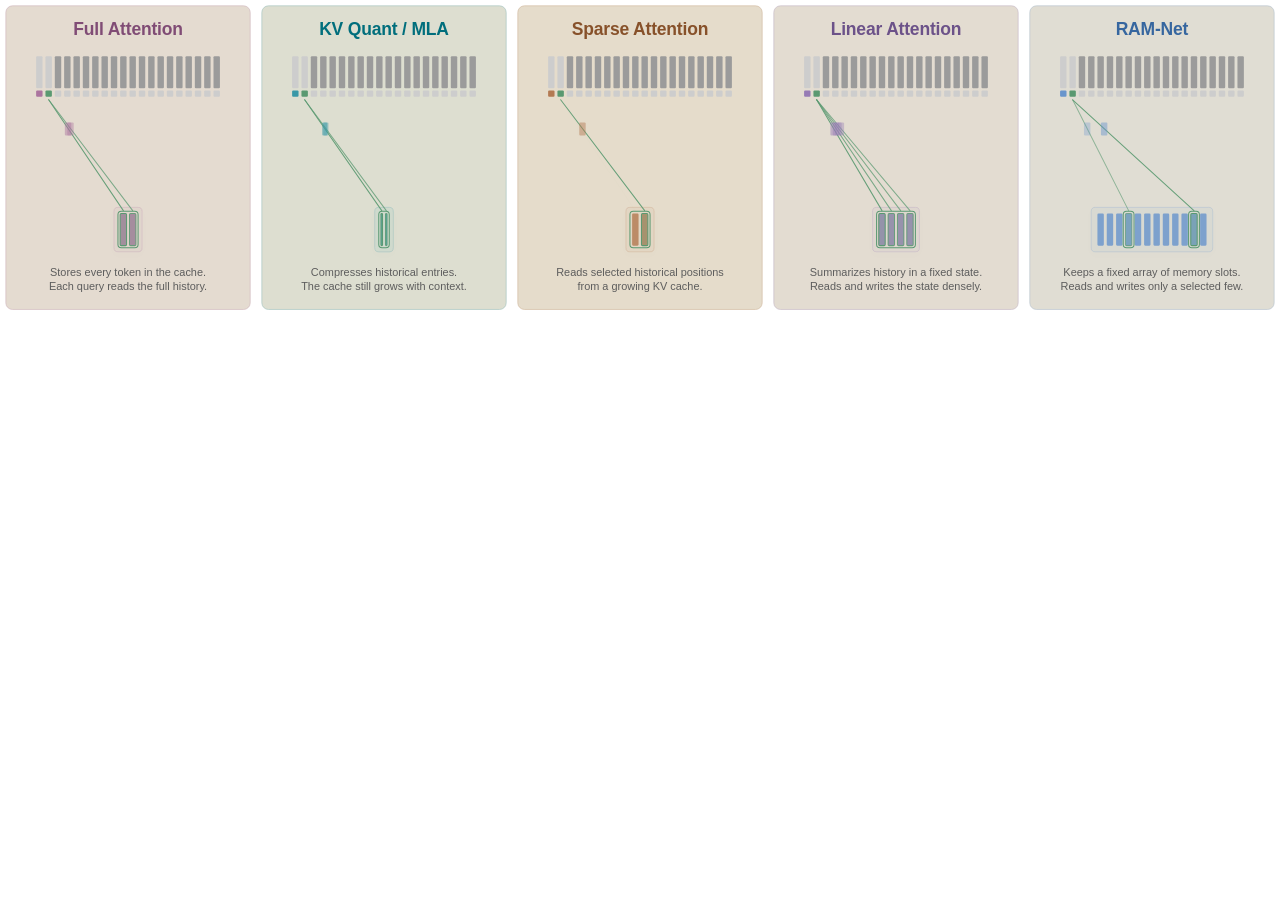
==== commit 210d195b: "update color profile" ====
--- a/animations/attn_cmp.html
+++ b/animations/attn_cmp.html
@@ -2,11 +2,11 @@
 <html lang="en"><head><meta charset="utf-8"><meta name="viewport" content="width=device-width, initial-scale=1">
 <title>attn cmp · RAM-Net</title>
 <link rel="stylesheet" href="attn_cmp.css?v=semantic-palette-20261002"><link rel="stylesheet" href="../assets/embed.css?v=semantic-palette-20261002">
-<script src="../assets/palette.js?v=perceptual-20261002" data-palette="../data/palette.json?v=perceptual-20261002b"></script><script src="../assets/animation-runtime.js?v=perceptual-20261002"></script></head>
+<script src="../assets/palette.js?v=perceptual-20261002" data-palette="../data/palette.json?v=sec3-cyan-20261002"></script><script src="../assets/animation-runtime.js?v=perceptual-20261002"></script></head>
 <body class="exhibit exhibit-attn_cmp"><main class="exhibit-root"><div class="stage">
           <svg id="scene" viewBox="0 0 2347 808" preserveAspectRatio="xMidYMid meet" role="img" aria-label="Synchronized comparison of full, compressed, sparse, linear and RAM-Net memory access.">
             <defs><filter id="shadow" x="-50%" y="-50%" width="200%" height="210%"><feDropShadow dx="0" dy="8" stdDeviation="13" flood-color="var(--neutral-0)" flood-opacity=".08"/></filter></defs>
             <g id="drawing"></g>
           </svg>
         </div></main>
-<script src="attn_cmp.js?v=semantic-palette-20261002"></script></body></html>
+<script src="attn_cmp.js?v=sec1-compression-cyan-20261002"></script></body></html>
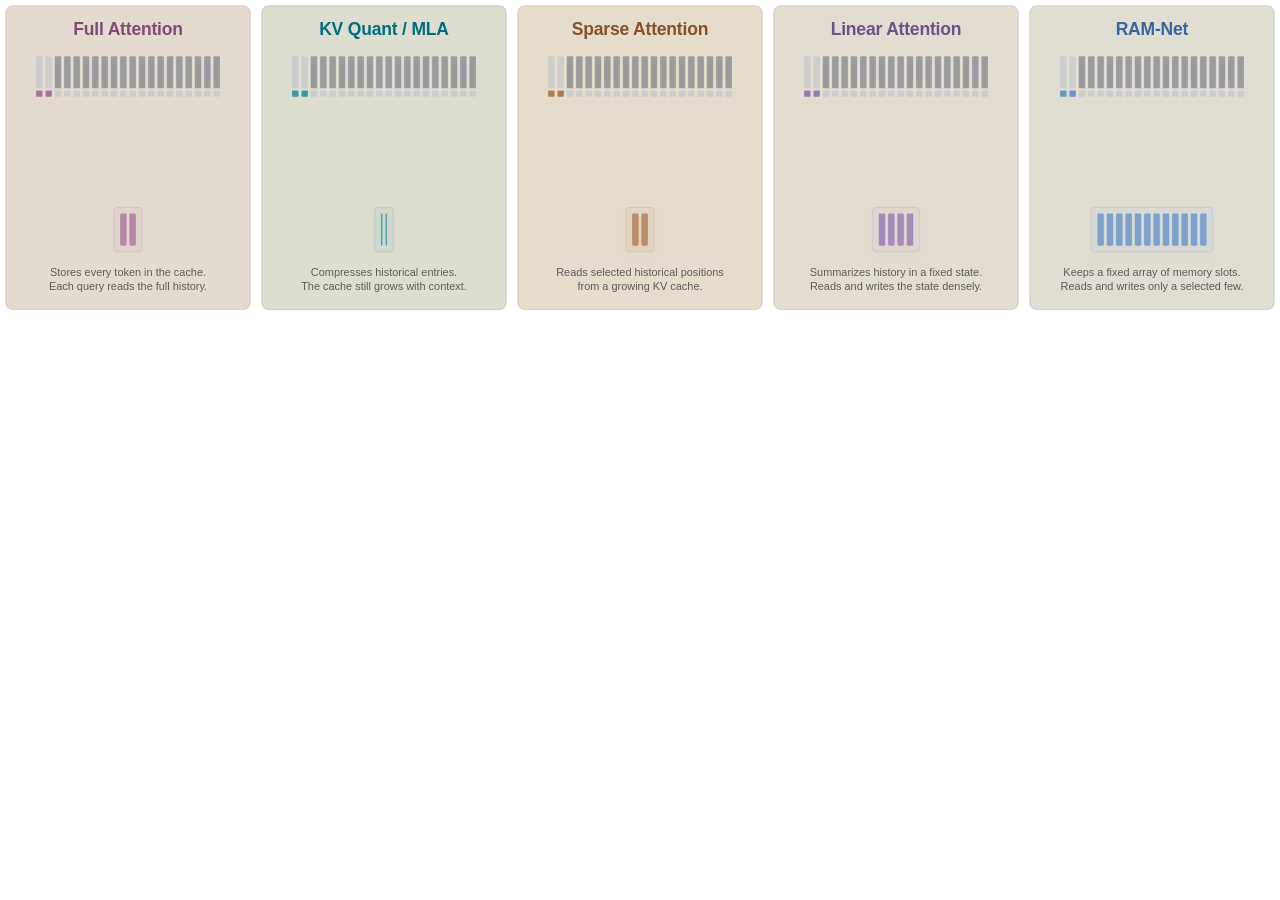
==== commit 72779953: "fix sec 1 pause" ====
--- a/animations/attn_cmp.html
+++ b/animations/attn_cmp.html
@@ -9,4 +9,4 @@
             <g id="drawing"></g>
           </svg>
         </div></main>
-<script src="attn_cmp.js?v=sec1-compression-cyan-20261002"></script></body></html>
+<script src="attn_cmp.js?v=sec1-display-only-20261003"></script></body></html>
--- a/assets/embed.css
+++ b/assets/embed.css
@@ -37,7 +37,7 @@
 .stage-timeline:has(.stage-timeline-seek:focus-visible) { box-shadow: inset 0 0 0 2px var(--color-pageAccent); }
 .stage-timeline-step:focus-visible { outline-offset: -3px; }
 .exhibit-attn_cmp .stage { overflow-x: auto; }
-.exhibit-attn_cmp #scene { min-width: 0; cursor: pointer; }
+.exhibit-attn_cmp #scene { min-width: 0; }
 .exhibit-ramnet_arch canvas, .exhibit-cape #scene, .exhibit-gsu canvas { min-width: 0; }
 .exhibit-cal_pipeline .stage { overflow-x: auto; }
 .exhibit-cal_pipeline .viewport { min-width: 0; }
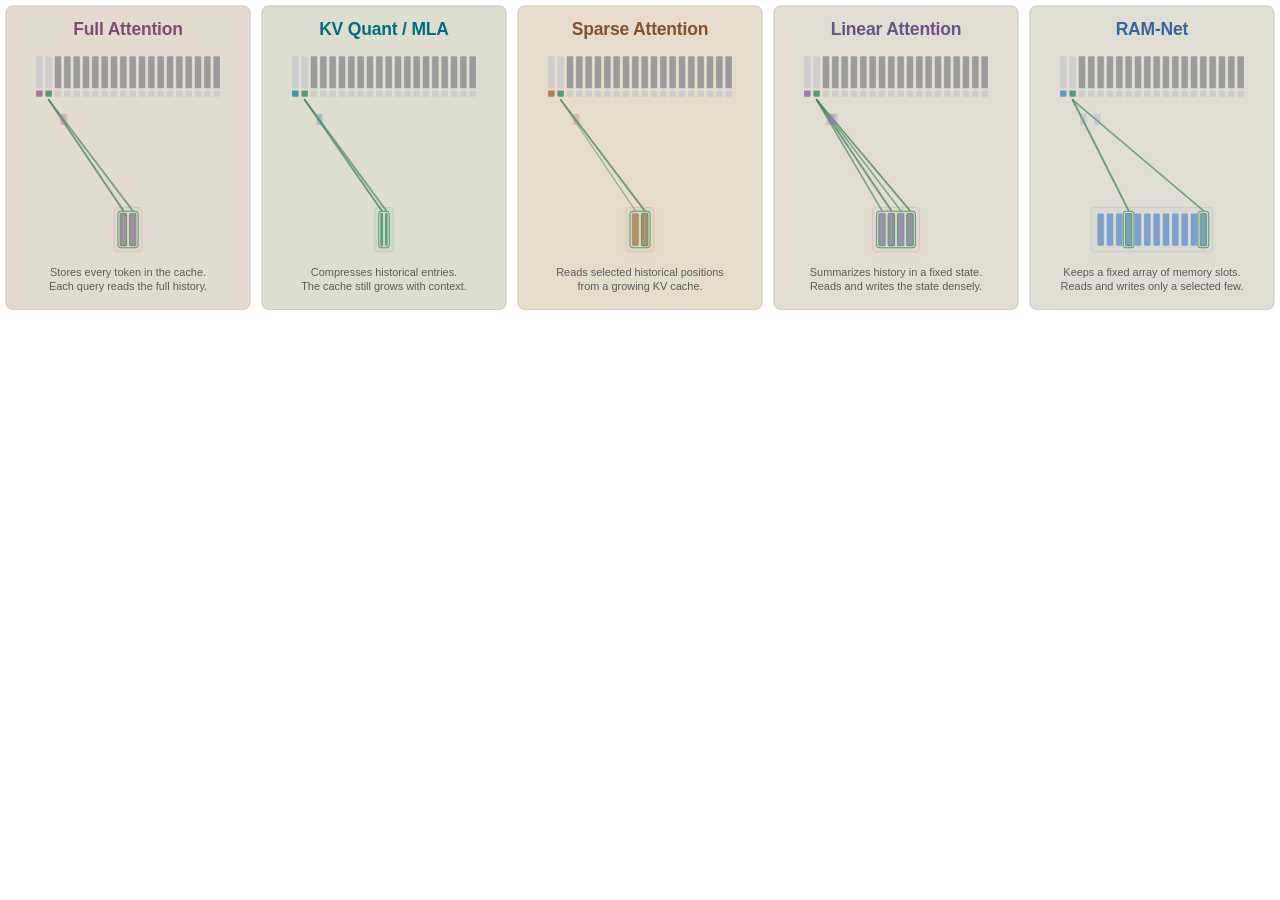
==== commit c430c960: "update sec1" ====
--- a/animations/attn_cmp.html
+++ b/animations/attn_cmp.html
@@ -9,4 +9,4 @@
             <g id="drawing"></g>
           </svg>
         </div></main>
-<script src="attn_cmp.js?v=sec1-display-only-20261003"></script></body></html>
+<script src="attn_cmp.js?v=softmax-qk-20261008"></script></body></html>
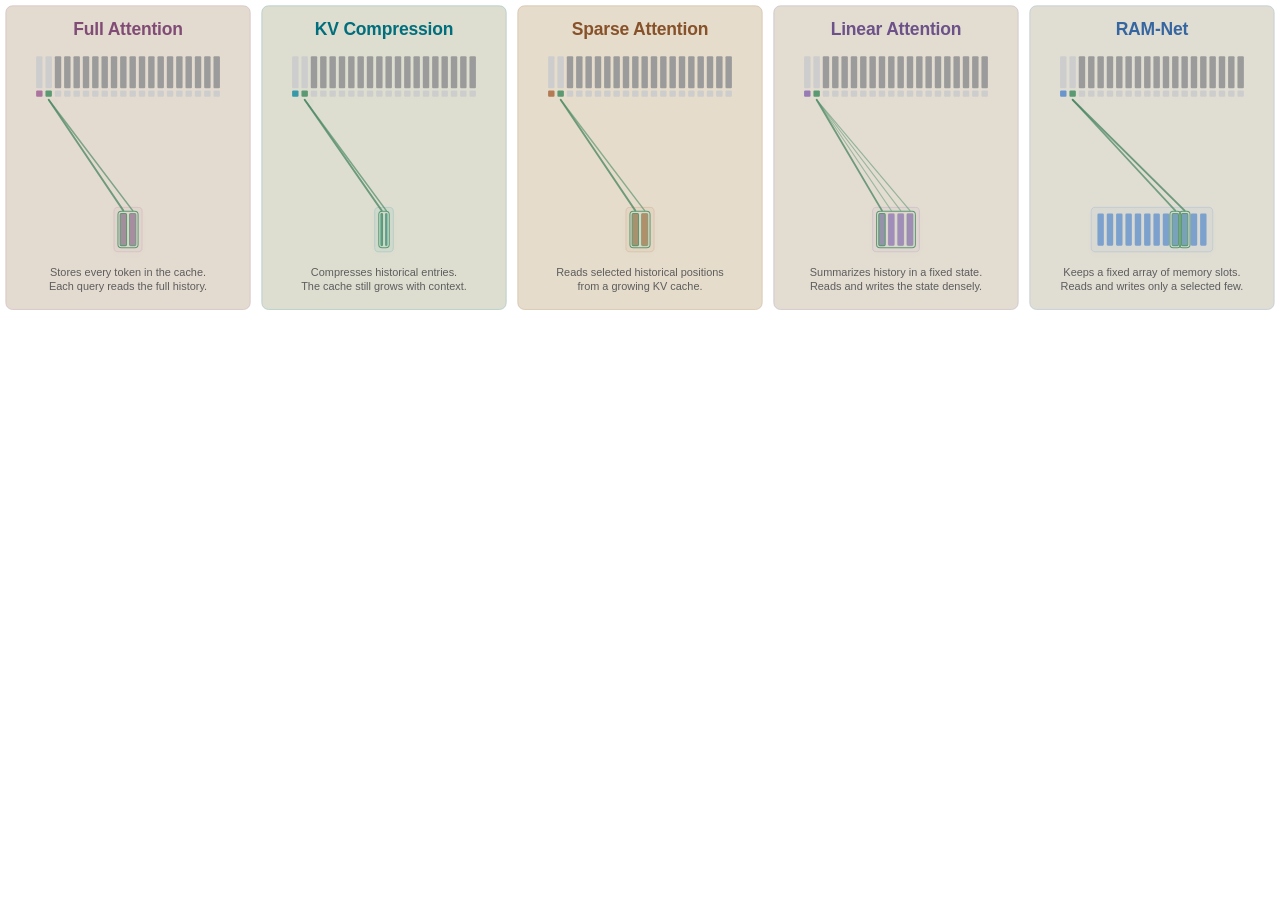
==== commit e4be1e23: "fix zh" ====
--- a/animations/attn_cmp.html
+++ b/animations/attn_cmp.html
@@ -9,4 +9,4 @@
             <g id="drawing"></g>
           </svg>
         </div></main>
-<script src="attn_cmp.js?v=softmax-qk-20261008"></script></body></html>
+<script src="attn_cmp.js?v=copy-review-20261126b"></script></body></html>
